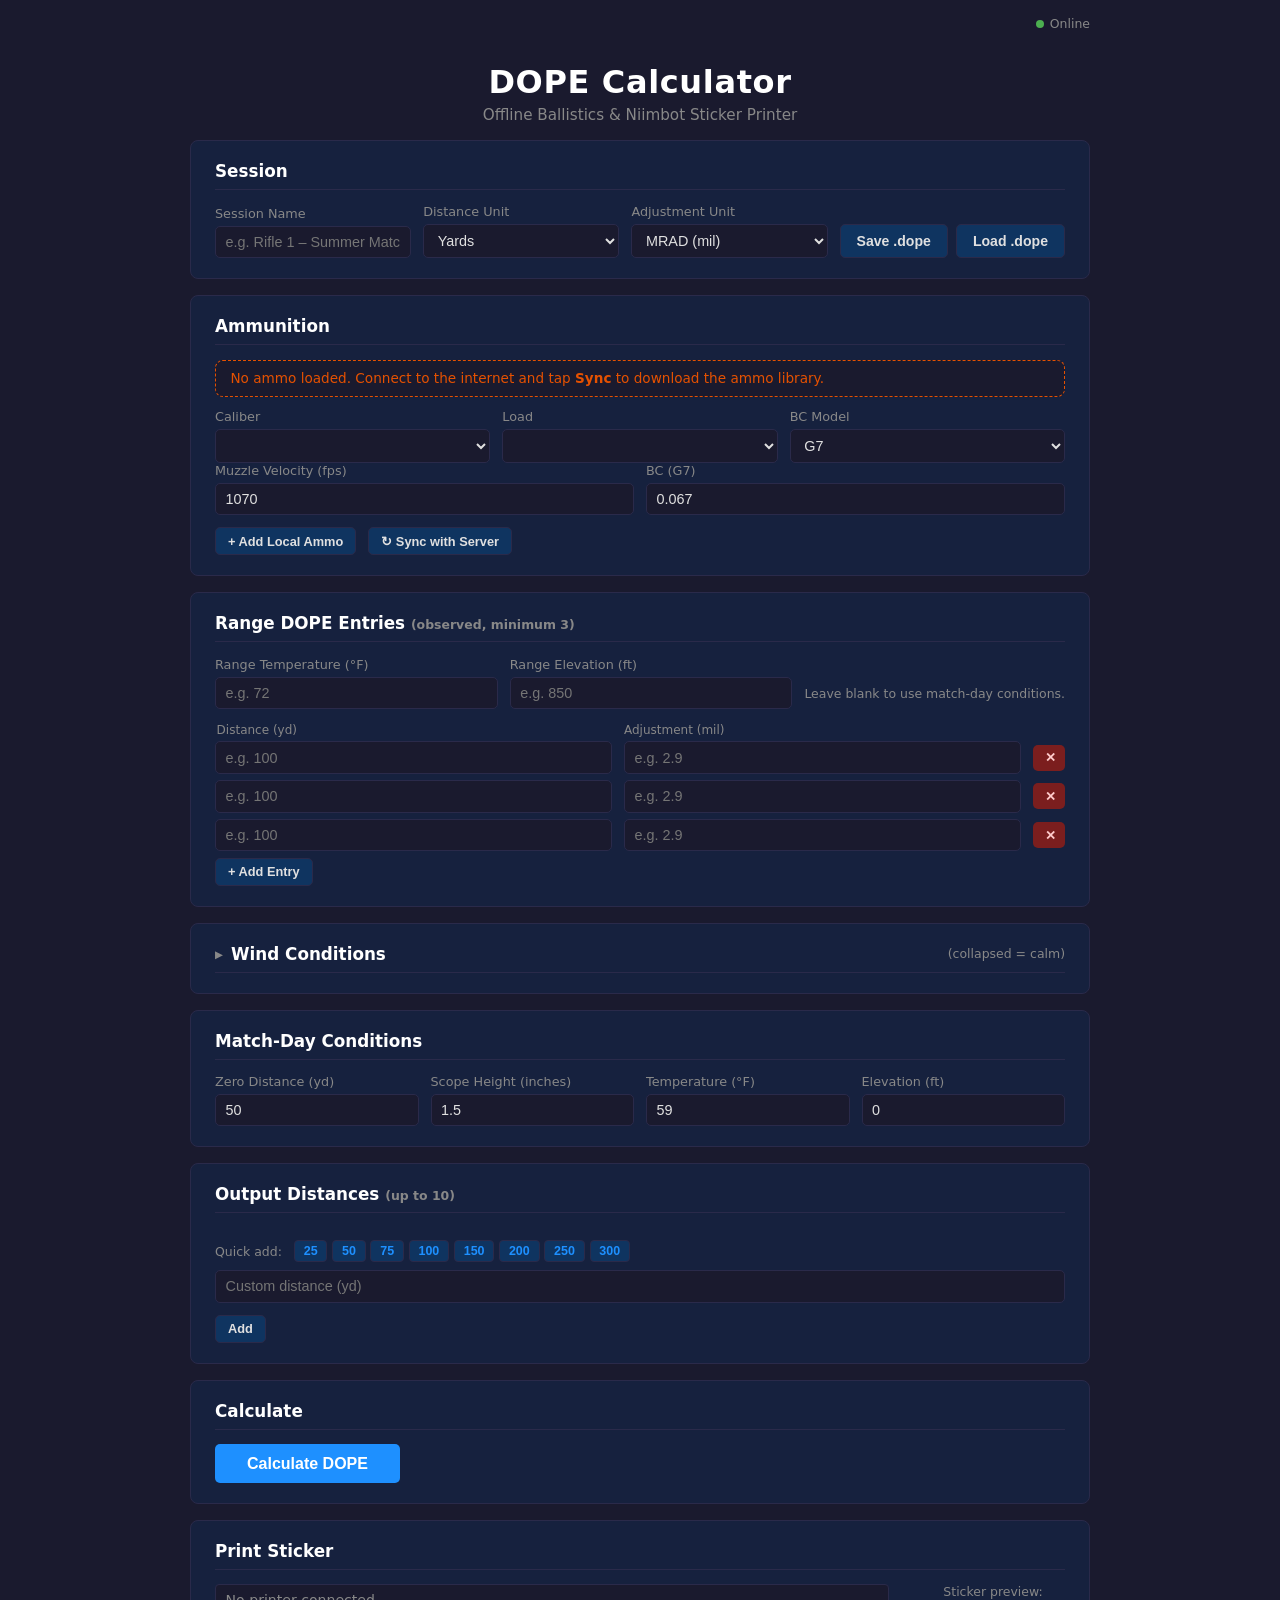
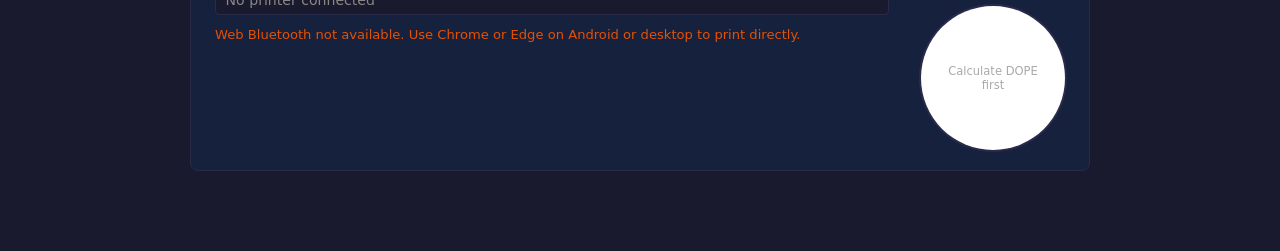
==== pwa/index.html @ 5651adfc "feat: add offline PWA with Niimbot B1 printing support Full offline-capable Progressive Web App at /" ====
<!DOCTYPE html>
<html lang="en">
<head>
    <meta charset="UTF-8">
    <meta name="viewport" content="width=device-width, initial-scale=1.0">
    <title>DOPE Calculator</title>
    <meta name="theme-color" content="#1565C0">
    <meta name="apple-mobile-web-app-capable" content="yes">
    <meta name="apple-mobile-web-app-status-bar-style" content="black-translucent">
    <meta name="apple-mobile-web-app-title" content="DOPE">
    <link rel="manifest" href="/pwa/manifest.json">
    <link rel="apple-touch-icon" href="/pwa/icons/apple-touch-icon.png">
    <link rel="icon" type="image/png" href="/pwa/icons/icon-192.png">
    <link rel="stylesheet" href="/pwa/css/pwa.css">
</head>
<body>
<div class="container">

    <!-- Install banner (hidden until beforeinstallprompt) -->
    <div id="install-banner" class="install-banner hidden">
        <span>Install DOPE Calculator for offline use</span>
        <button id="btn-install" class="btn-primary btn-sm">Install</button>
        <button id="btn-dismiss-install" class="btn-secondary btn-sm">Dismiss</button>
    </div>

    <!-- Top bar: online indicator -->
    <div class="top-bar">
        <div class="online-indicator">
            <span id="online-dot" class="online-dot"></span>
            <span id="online-text">Online</span>
        </div>
    </div>

    <header>
        <h1>DOPE Calculator</h1>
        <p class="subtitle">Offline Ballistics &amp; Niimbot Sticker Printer</p>
    </header>

    <!-- Session -->
    <section class="card" id="session-section">
        <h2>Session</h2>
        <div class="row">
            <div class="field">
                <label for="session-name">Session Name</label>
                <input type="text" id="session-name" placeholder="e.g. Rifle 1 – Summer Match" maxlength="40">
            </div>
            <div class="field">
                <label for="dist-unit">Distance Unit</label>
                <select id="dist-unit">
                    <option value="yd">Yards</option>
                    <option value="m">Meters</option>
                </select>
            </div>
            <div class="field">
                <label for="adj-unit">Adjustment Unit</label>
                <select id="adj-unit">
                    <option value="mrad">MRAD (mil)</option>
                    <option value="moa">MOA</option>
                </select>
            </div>
            <div class="actions">
                <button id="btn-save-session" class="btn-secondary">Save .dope</button>
                <button id="btn-load-session" class="btn-secondary">Load .dope</button>
                <input type="file" id="file-load-input" accept=".dope" class="hidden">
            </div>
        </div>
    </section>

    <!-- Ammunition -->
    <section class="card" id="ammo-section">
        <h2>Ammunition</h2>

        <div id="ammo-empty-notice" class="ammo-empty-notice hidden">
            No ammo loaded. Connect to the internet and tap <strong>Sync</strong> to download the ammo library.
        </div>

        <div class="row">
            <div class="field">
                <label for="caliber-select">Caliber</label>
                <select id="caliber-select"></select>
            </div>
            <div class="field">
                <label for="ammo-select">Load</label>
                <select id="ammo-select"></select>
            </div>
            <div class="field">
                <label for="bc-model">BC Model</label>
                <select id="bc-model">
                    <option value="g7">G7</option>
                    <option value="g1">G1</option>
                </select>
            </div>
        </div>
        <div class="row">
            <div class="field">
                <label for="velocity-fps">Muzzle Velocity (fps)</label>
                <input type="number" id="velocity-fps" value="1070" min="800" max="5000" step="1">
            </div>
            <div class="field" id="field-bc-g7">
                <label for="bc-g7">BC (G7)</label>
                <input type="number" id="bc-g7" value="0.067" min="0.01" max="1.5" step="0.001">
            </div>
            <div class="field hidden" id="field-bc-g1">
                <label for="bc-g1">BC (G1)</label>
                <input type="number" id="bc-g1" value="0.131" min="0.01" max="1.5" step="0.001">
            </div>
        </div>
        <div class="row ammo-db-controls">
            <button id="btn-show-add-ammo" class="btn-secondary btn-sm">+ Add Local Ammo</button>
            <button id="btn-sync-ammo" class="btn-secondary btn-sm">↻ Sync with Server</button>
        </div>
        <div id="add-ammo-form" class="hidden sub-form">
            <h3>Add Ammunition (local only)</h3>
            <div class="row">
                <div class="field"><label>Caliber</label><input type="text" id="new-ammo-caliber" placeholder="e.g. 6.5 Creedmoor"></div>
                <div class="field"><label>Name</label><input type="text" id="new-ammo-name" placeholder="Brand / load description"></div>
                <div class="field"><label>Velocity (fps)</label><input type="number" id="new-ammo-vel" value="2700" step="1"></div>
                <div class="field"><label>BC G1</label><input type="number" id="new-ammo-bcg1" value="0.500" step="0.001"></div>
                <div class="field"><label>BC G7</label><input type="number" id="new-ammo-bcg7" value="0.250" step="0.001"></div>
                <div class="actions"><button id="btn-add-ammo" class="btn-primary">Add</button></div>
            </div>
        </div>
    </section>

    <!-- Range DOPE Entries -->
    <section class="card">
        <h2>Range DOPE Entries <span class="hint">(observed, minimum 3)</span></h2>
        <div class="row range-conditions-row">
            <div class="field">
                <label for="range-temp-f">Range Temperature (°F)</label>
                <input type="number" id="range-temp-f" placeholder="e.g. 72" min="-30" max="120" step="1">
            </div>
            <div class="field">
                <label for="range-altitude-ft">Range Elevation (ft)</label>
                <input type="number" id="range-altitude-ft" placeholder="e.g. 850" min="-200" max="15000" step="50">
            </div>
            <p class="hint range-conditions-hint">Leave blank to use match-day conditions.</p>
        </div>
        <div class="dope-header">
            <span id="dope-dist-header">Distance (yd)</span>
            <span id="dope-adj-header">Adjustment (mil)</span>
            <span></span>
        </div>
        <div id="dope-entries"></div>
        <button id="btn-add-dope" class="btn-secondary btn-sm">+ Add Entry</button>
    </section>

    <!-- Wind Conditions -->
    <section class="card">
        <details id="wind-details">
            <summary class="wind-summary">
                <span class="wind-summary-title">Wind Conditions</span>
                <span class="hint wind-summary-hint">(collapsed = calm)</span>
            </summary>
            <div class="wind-body">
                <div class="wind-layout">
                    <div class="compass-wrap">
                        <svg id="wind-compass" viewBox="0 0 160 200" width="140" height="175"
                             style="cursor:pointer;display:block" role="img" aria-label="Wind direction compass">
                            <circle cx="80" cy="90" r="68" fill="#16213e" stroke="#2a2a4a" stroke-width="1.5"/>
                            <line x1="80" y1="22" x2="80" y2="33" stroke="#444" stroke-width="1.5"/>
                            <line x1="148" y1="90" x2="137" y2="90" stroke="#444" stroke-width="1.5"/>
                            <line x1="80" y1="158" x2="80" y2="147" stroke="#444" stroke-width="1.5"/>
                            <line x1="12" y1="90" x2="23" y2="90" stroke="#444" stroke-width="1.5"/>
                            <text x="80" y="16" text-anchor="middle" font-size="9" font-weight="bold" fill="#64B5F6" font-family="system-ui,sans-serif">TARGET</text>
                            <text x="80" y="25" text-anchor="middle" font-size="8" fill="#888" font-family="system-ui,sans-serif">0°</text>
                            <text x="153" y="93" text-anchor="end" font-size="8" fill="#888" font-family="system-ui,sans-serif">90°</text>
                            <text x="80" y="172" text-anchor="middle" font-size="8" fill="#888" font-family="system-ui,sans-serif">180°</text>
                            <text x="7" y="93" text-anchor="start" font-size="8" fill="#888" font-family="system-ui,sans-serif">270°</text>
                            <g transform="translate(80,90)">
                                <g id="compass-arrow" transform="rotate(0)">
                                    <line x1="0" y1="-56" x2="0" y2="-20" stroke="#1e90ff" stroke-width="3" stroke-linecap="round"/>
                                    <polygon points="0,-8 -6,-22 6,-22" fill="#1e90ff"/>
                                </g>
                            </g>
                            <circle cx="80" cy="90" r="5" fill="#e94560"/>
                            <text id="compass-angle-text" x="80" y="186" text-anchor="middle" font-size="13" font-weight="bold" fill="#e0e0e0" font-family="system-ui,sans-serif">0°</text>
                            <text id="compass-desc-text" x="80" y="197" text-anchor="middle" font-size="8" fill="#888" font-family="system-ui,sans-serif">Headwind</text>
                        </svg>
                        <p class="hint" style="text-align:center;margin-top:0.25rem;font-size:0.72rem">Click to set direction</p>
                    </div>
                    <div class="wind-inputs">
                        <div class="field" style="margin-bottom:0.65rem">
                            <label for="wind-angle">Direction (°)</label>
                            <input type="number" id="wind-angle" value="0" min="0" max="359" step="1">
                            <span class="hint">0°=headwind · 90°=R→L · 180°=tailwind · 270°=L→R</span>
                        </div>
                        <div class="row" style="margin-bottom:0.65rem">
                            <div class="field">
                                <label for="wind-speed">Speed</label>
                                <input type="number" id="wind-speed" value="10" min="0" max="200" step="0.5">
                            </div>
                            <div class="field" style="max-width:90px">
                                <label for="wind-unit">Unit</label>
                                <select id="wind-unit">
                                    <option value="mph" selected>mph</option>
                                    <option value="fps">ft/s</option>
                                    <option value="km/h">km/h</option>
                                    <option value="m/s">m/s</option>
                                </select>
                            </div>
                        </div>
                        <div class="wind-batch-section">
                            <p class="hint" style="margin-bottom:0.35rem">Batch sticker set (up to 10 conditions):</p>
                            <div id="wind-condition-list" style="display:flex;flex-wrap:wrap;gap:0.3rem;margin-bottom:0.4rem"></div>
                            <button id="btn-add-wind-condition" class="btn-secondary btn-sm">+ Add to Batch</button>
                        </div>
                    </div>
                </div>
            </div>
        </details>
    </section>

    <!-- Match-Day Conditions -->
    <section class="card">
        <h2>Match-Day Conditions</h2>
        <div class="row">
            <div class="field">
                <label for="zero-yards" id="zero-yards-label">Zero Distance (yd)</label>
                <input type="number" id="zero-yards" value="50" min="1" step="1">
            </div>
            <div class="field">
                <label for="sight-height-in">Scope Height (inches)</label>
                <input type="number" id="sight-height-in" value="1.5" min="0.5" max="4.0" step="0.1">
            </div>
            <div class="field">
                <label for="temp-f">Temperature (°F)</label>
                <input type="number" id="temp-f" value="59" min="-30" max="120" step="1">
            </div>
            <div class="field">
                <label for="altitude-ft">Elevation (ft)</label>
                <input type="number" id="altitude-ft" value="0" min="-200" max="15000" step="50">
            </div>
        </div>
    </section>

    <!-- Output Distances -->
    <section class="card">
        <h2>Output Distances <span class="hint">(up to 10)</span></h2>
        <div id="output-distances" class="distance-grid"></div>
        <div class="row preset-row">
            <span class="hint preset-label">Quick add:</span>
            <div class="preset-chips">
                <button class="btn-preset" data-dist="25">25</button>
                <button class="btn-preset" data-dist="50">50</button>
                <button class="btn-preset" data-dist="75">75</button>
                <button class="btn-preset" data-dist="100">100</button>
                <button class="btn-preset" data-dist="150">150</button>
                <button class="btn-preset" data-dist="200">200</button>
                <button class="btn-preset" data-dist="250">250</button>
                <button class="btn-preset" data-dist="300">300</button>
            </div>
        </div>
        <div class="row">
            <input type="number" id="new-distance" placeholder="Custom distance (yards)" min="10" step="5">
            <button id="btn-add-distance" class="btn-secondary btn-sm">Add</button>
        </div>
    </section>

    <!-- Calculate -->
    <section class="card">
        <h2>Calculate</h2>
        <button id="btn-calculate" class="btn-primary btn-lg">Calculate DOPE</button>
        <div id="results-table" class="hidden">
            <h3>Calculated Adjustments</h3>
            <table id="results">
                <thead>
                    <tr>
                        <th id="results-dist-header">Distance (yd)</th>
                        <th id="results-adj-header">Adjustment (mil)</th>
                        <th id="results-clicks-header">Clicks (0.1 mil)</th>
                        <th id="results-windage-header" class="hidden">Windage (mil)</th>
                        <th>Include in Sticker</th>
                    </tr>
                </thead>
                <tbody></tbody>
            </table>
        </div>
    </section>

    <!-- Print Section -->
    <section class="card" id="print-section">
        <h2>Print Sticker</h2>
        <div class="print-layout">
            <div class="print-controls">
                <div id="niimbot-status" class="niimbot-status">No printer connected</div>
                <p id="niimbot-unavailable" class="niimbot-unavailable hidden">
                    Web Bluetooth not available. Use Chrome or Edge on Android or desktop to print directly.
                </p>
                <div class="row" style="flex-wrap:wrap;gap:0.5rem;margin-bottom:0.75rem">
                    <button id="btn-connect-niimbot" class="btn-secondary">Connect Niimbot B1</button>
                    <button id="btn-print-sticker" class="btn-primary hidden">Print Sticker</button>
                    <button id="btn-print-batch" class="btn-secondary hidden">Print Batch</button>
                </div>
                <div id="print-progress" class="hidden">
                    <progress id="print-progress-bar" value="0" max="400"></progress>
                    <span id="print-progress-text">Sending...</span>
                </div>
                <div style="margin-top:0.75rem">
                    <button id="btn-save-png" class="btn-secondary btn-sm hidden">Save as PNG</button>
                </div>
            </div>
            <div class="sticker-preview-wrap">
                <p class="hint">Sticker preview:</p>
                <div id="sticker-preview-outer">
                    <canvas id="sticker-canvas" class="hidden" width="144" height="144"></canvas>
                    <span id="preview-placeholder" class="preview-placeholder">Calculate DOPE first</span>
                </div>
            </div>
        </div>
    </section>

</div>

<div id="toast" class="toast hidden"></div>

<script type="module" src="/pwa/js/app.js"></script>
</body>
</html>
---- pwa/css/pwa.css ----
@font-face {
    font-family: 'Barlow Condensed';
    font-style: normal;
    font-weight: 700;
    font-display: swap;
    src: url('/pwa/fonts/barlow-condensed-700.woff2') format('woff2');
}

*, *::before, *::after {
    box-sizing: border-box;
    margin: 0;
    padding: 0;
}

:root {
    --bg: #1a1a2e;
    --surface: #16213e;
    --surface2: #0f3460;
    --accent: #e94560;
    --text: #e0e0e0;
    --text-muted: #888;
    --blue: #1e90ff;
    --green: #4caf50;
    --red: #f44336;
    --border: #2a2a4a;
    --radius: 8px;
    --amber: #e65100;
}

body {
    font-family: 'Segoe UI', system-ui, sans-serif;
    background: var(--bg);
    color: var(--text);
    min-height: 100vh;
    padding: 1rem;
    padding-bottom: 4rem;
}

.container { max-width: 900px; margin: 0 auto; }

/* ── Top bar ──────────────────────────────────────────────────────────────── */
.top-bar {
    display: flex;
    justify-content: flex-end;
    align-items: center;
    gap: 1rem;
    margin-bottom: 0.5rem;
}

.online-indicator {
    display: flex;
    align-items: center;
    gap: 0.35rem;
    font-size: 0.78rem;
    color: var(--text-muted);
}

.online-dot {
    width: 8px;
    height: 8px;
    border-radius: 50%;
    background: #666;
}

.dot-online  { background: var(--green); }
.dot-offline { background: var(--red); }

/* ── Install banner ───────────────────────────────────────────────────────── */
.install-banner {
    background: var(--surface2);
    border: 1px solid var(--border);
    border-radius: var(--radius);
    padding: 0.75rem 1rem;
    display: flex;
    align-items: center;
    gap: 0.75rem;
    margin-bottom: 0.75rem;
    flex-wrap: wrap;
}

.install-banner span {
    flex: 1;
    font-size: 0.9rem;
    color: var(--text);
}

header { text-align: center; padding: 1.5rem 0 1rem; }
header h1 { font-size: 2rem; font-weight: 700; color: #fff; letter-spacing: 0.02em; }
header .subtitle { color: var(--text-muted); margin-top: 0.3rem; font-size: 0.95rem; }

.card {
    background: var(--surface);
    border: 1px solid var(--border);
    border-radius: var(--radius);
    padding: 1.25rem 1.5rem;
    margin-bottom: 1rem;
}

.card h2 {
    font-size: 1.05rem;
    font-weight: 600;
    color: #fff;
    margin-bottom: 0.9rem;
    border-bottom: 1px solid var(--border);
    padding-bottom: 0.5rem;
}

.card h3 { font-size: 0.95rem; font-weight: 600; margin: 0.8rem 0 0.5rem; }

.row { display: flex; flex-wrap: wrap; gap: 0.75rem; align-items: flex-end; }
.field { display: flex; flex-direction: column; gap: 0.3rem; flex: 1; min-width: 130px; }

label { font-size: 0.8rem; color: var(--text-muted); font-weight: 500; }

input[type="number"],
input[type="text"],
select {
    background: var(--bg);
    border: 1px solid var(--border);
    color: var(--text);
    padding: 0.45rem 0.6rem;
    border-radius: 5px;
    font-size: 0.9rem;
    width: 100%;
}

input:focus, select:focus { outline: 2px solid var(--blue); border-color: transparent; }

.hint { font-size: 0.78rem; color: var(--text-muted); }
.actions { display: flex; gap: 0.5rem; align-items: flex-end; }

button {
    cursor: pointer;
    border: none;
    border-radius: 5px;
    font-size: 0.88rem;
    font-weight: 600;
    padding: 0.5rem 1rem;
    transition: opacity 0.15s, transform 0.1s;
}

button:active  { transform: scale(0.97); }
button:hover   { opacity: 0.88; }
button:disabled { opacity: 0.5; cursor: not-allowed; transform: none; }

.btn-primary   { background: var(--blue); color: #fff; }
.btn-secondary { background: var(--surface2); color: var(--text); border: 1px solid var(--border); }
.btn-danger    { background: #7b1e1e; color: #ffcccc; }
.btn-sm  { padding: 0.35rem 0.75rem; font-size: 0.8rem; }
.btn-lg  { padding: 0.65rem 2rem; font-size: 1rem; }

/* ── Ammo notice ──────────────────────────────────────────────────────────── */
.ammo-empty-notice {
    background: var(--bg);
    border: 1px dashed var(--amber);
    border-radius: var(--radius);
    padding: 0.6rem 0.9rem;
    font-size: 0.85rem;
    color: var(--amber);
    margin-bottom: 0.75rem;
}

.ammo-db-controls { margin-top: 0.75rem; }
.sub-form { margin-top: 0.75rem; padding: 0.75rem; background: var(--bg); border-radius: var(--radius); border: 1px solid var(--border); }

/* ── DOPE entries ─────────────────────────────────────────────────────────── */
.range-conditions-row { margin-bottom: 0.9rem; align-items: flex-end; }
.range-conditions-hint { align-self: flex-end; padding-bottom: 0.5rem; }

.dope-header {
    display: grid;
    grid-template-columns: 1fr 1fr 2rem;
    gap: 0.75rem;
    margin-bottom: 0.25rem;
    padding: 0 0.1rem;
}
.dope-header span { font-size: 0.75rem; color: var(--text-muted); font-weight: 500; }

.dope-row {
    display: grid;
    grid-template-columns: 1fr 1fr 2rem;
    gap: 0.75rem;
    align-items: center;
    margin-bottom: 0.4rem;
}
.dope-row .field { flex: 1; }
.btn-remove-dope { align-self: center; }

/* ── Distance grid ────────────────────────────────────────────────────────── */
.distance-grid { display: flex; flex-wrap: wrap; gap: 0.4rem; margin-bottom: 0.75rem; }

.dist-chip {
    background: var(--surface2);
    border: 1px solid var(--border);
    border-radius: 20px;
    padding: 0.25rem 0.75rem;
    font-size: 0.82rem;
    display: flex;
    align-items: center;
    gap: 0.4rem;
}

.dist-chip .remove-dist { cursor: pointer; color: var(--red); font-weight: bold; }

/* ── Results table ────────────────────────────────────────────────────────── */
#results-table { margin-top: 1rem; }
table { width: 100%; border-collapse: collapse; font-size: 0.88rem; }
th { background: var(--surface2); text-align: left; padding: 0.5rem 0.75rem; font-weight: 600; color: var(--text-muted); font-size: 0.78rem; }
td { padding: 0.45rem 0.75rem; border-bottom: 1px solid var(--border); }
tr:last-child td { border-bottom: none; }

.adj-pos   { color: var(--green); font-weight: 600; }
.adj-neg   { color: var(--red);   font-weight: 600; }
.adj-zero  { color: var(--text-muted); }
.adj-amber { color: var(--amber); font-weight: 600; }
.dist-blue { color: var(--blue);  font-weight: 600; }

/* ── Presets ──────────────────────────────────────────────────────────────── */
.preset-row  { align-items: center; margin-bottom: 0.5rem; }
.preset-label { white-space: nowrap; padding-bottom: 0; }
.preset-chips { display: flex; flex-wrap: wrap; gap: 0.3rem; }

.btn-preset {
    background: var(--surface2);
    color: var(--blue);
    border: 1px solid var(--border);
    padding: 0.2rem 0.55rem;
    font-size: 0.78rem;
    font-weight: 600;
    border-radius: 4px;
}
.btn-preset:hover { border-color: var(--blue); opacity: 1; }

/* ── Print section ────────────────────────────────────────────────────────── */
.print-layout {
    display: flex;
    gap: 2rem;
    align-items: flex-start;
    flex-wrap: wrap;
}

.print-controls { flex: 1; min-width: 240px; }

.niimbot-status {
    font-size: 0.88rem;
    color: var(--text-muted);
    margin-bottom: 0.75rem;
    padding: 0.4rem 0.6rem;
    background: var(--bg);
    border-radius: 4px;
    border: 1px solid var(--border);
}

.niimbot-status.connected { color: var(--green); border-color: var(--green); }

.niimbot-unavailable {
    font-size: 0.82rem;
    color: var(--amber);
    margin-bottom: 0.75rem;
}

#print-progress { margin-top: 0.75rem; }

#print-progress progress {
    width: 100%;
    height: 8px;
    border-radius: 4px;
    accent-color: var(--blue);
}

#print-progress-text {
    font-size: 0.78rem;
    color: var(--text-muted);
    display: block;
    margin-top: 0.25rem;
}

.sticker-preview-wrap {
    display: flex;
    flex-direction: column;
    align-items: center;
    gap: 0.4rem;
}

#sticker-preview-outer {
    width: 144px;
    height: 144px;
    border-radius: 50%;
    background: #fff;
    display: flex;
    align-items: center;
    justify-content: center;
    position: relative;
    overflow: hidden;
    box-shadow: 0 0 0 2px var(--border);
}

#sticker-canvas {
    width: 144px;
    height: 144px;
    border-radius: 50%;
    display: block;
}

.preview-placeholder {
    font-size: 0.72rem;
    color: #aaa;
    text-align: center;
    padding: 1rem;
}

/* ── Wind section ─────────────────────────────────────────────────────────── */
#wind-details > summary.wind-summary {
    display: flex;
    align-items: center;
    gap: 0.5rem;
    cursor: pointer;
    user-select: none;
    list-style: none;
    padding-bottom: 0.5rem;
    border-bottom: 1px solid var(--border);
}

#wind-details > summary.wind-summary::-webkit-details-marker { display: none; }
#wind-details > summary.wind-summary::marker { display: none; }

#wind-details > summary.wind-summary::before {
    content: '▶';
    color: var(--text-muted);
    font-size: 0.65rem;
    display: inline-block;
    transition: transform 0.18s;
}

#wind-details[open] > summary.wind-summary::before { transform: rotate(90deg); }

.wind-summary-title { font-size: 1.05rem; font-weight: 600; color: #fff; }
.wind-summary-hint  { margin-left: auto; }
.wind-body          { padding-top: 0.9rem; }

.wind-layout { display: flex; gap: 1.5rem; align-items: flex-start; flex-wrap: wrap; }
.compass-wrap { display: flex; flex-direction: column; align-items: center; min-width: 150px; }
.wind-inputs  { flex: 1; min-width: 240px; }

.wind-batch-section {
    margin-top: 0.5rem;
    padding-top: 0.5rem;
    border-top: 1px solid var(--border);
}

.wind-cond-chip { color: var(--amber); border-color: #7a3300; }

/* ── Toast ────────────────────────────────────────────────────────────────── */
.toast {
    position: fixed;
    bottom: 1.5rem;
    left: 50%;
    transform: translateX(-50%);
    background: var(--surface2);
    color: var(--text);
    padding: 0.65rem 1.5rem;
    border-radius: 20px;
    border: 1px solid var(--border);
    font-size: 0.9rem;
    z-index: 1000;
    transition: opacity 0.3s;
}

.toast.error   { border-color: var(--red);   color: var(--red); }
.toast.success { border-color: var(--green); color: var(--green); }

.hidden { display: none !important; }

/* ── Responsive ───────────────────────────────────────────────────────────── */
@media (max-width: 600px) {
    .row   { flex-direction: column; }
    .field { min-width: 100%; }
    body   { padding: 0.75rem; }
}
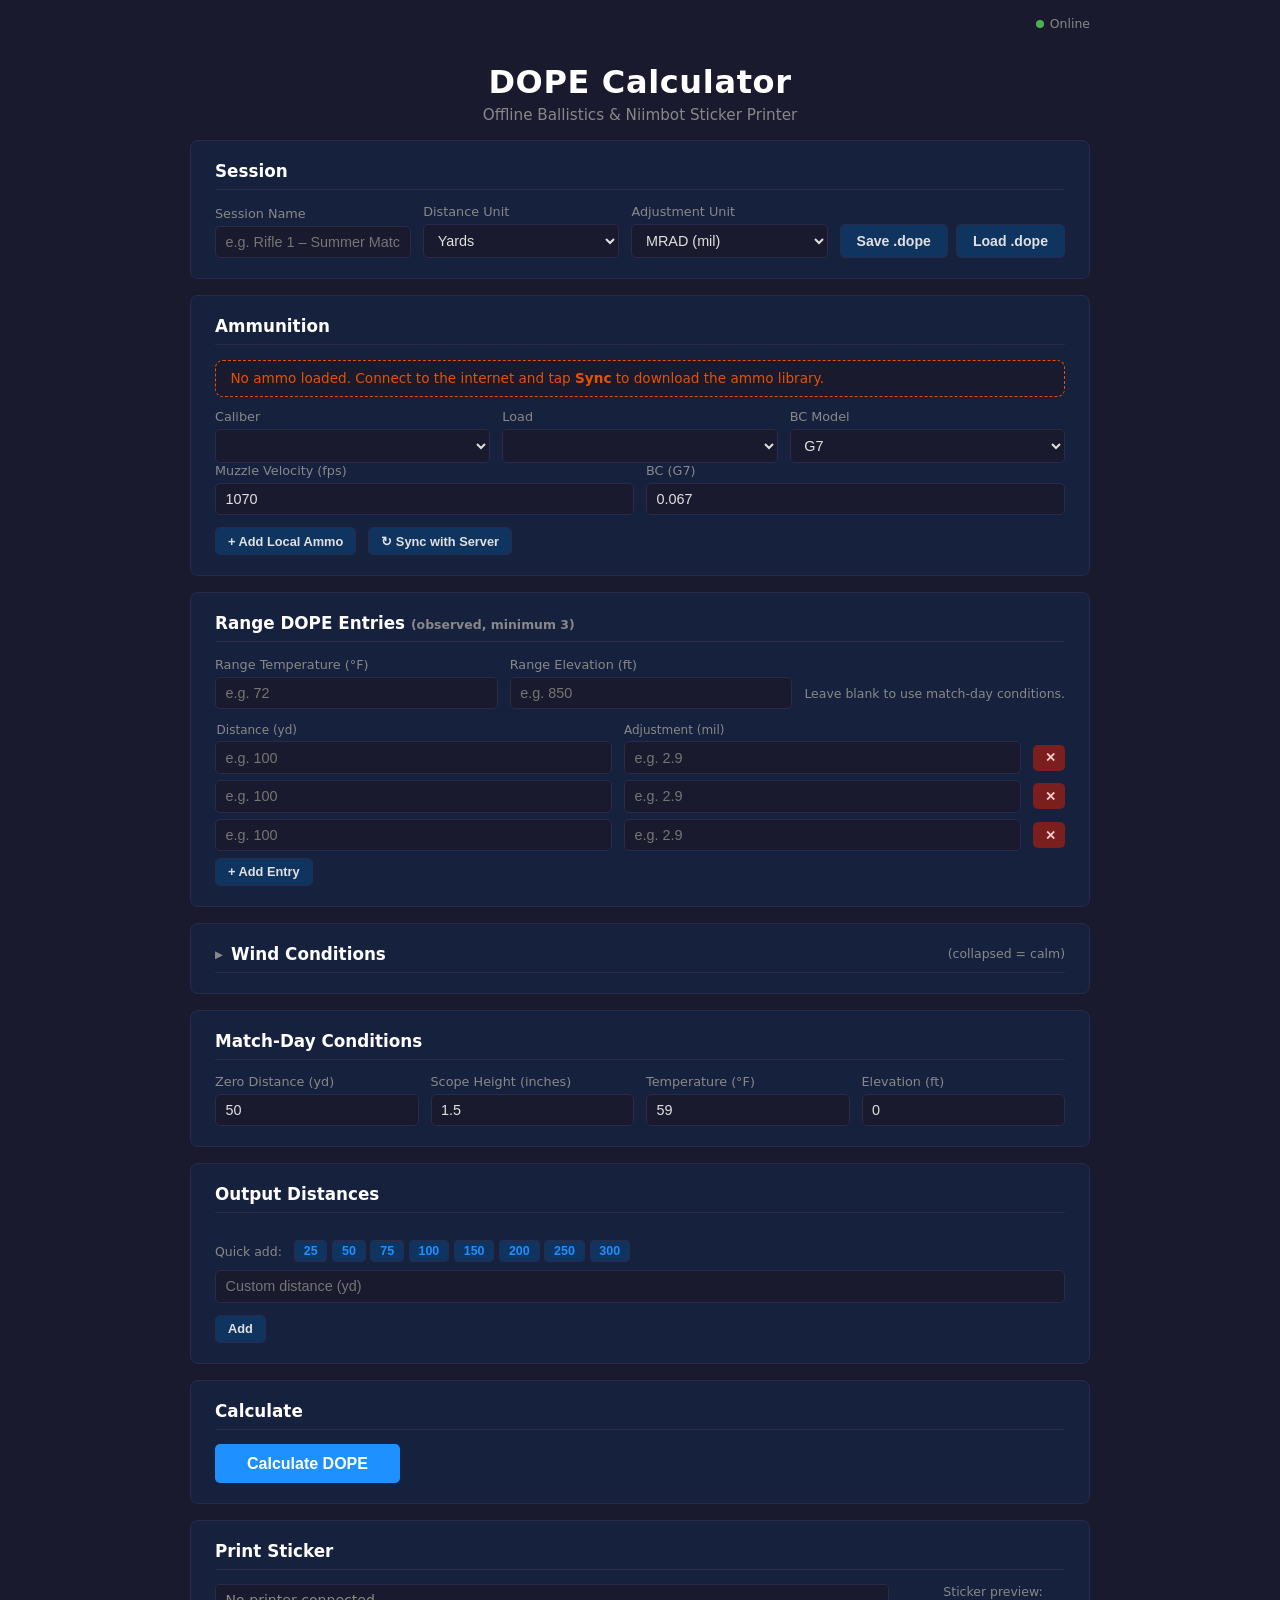
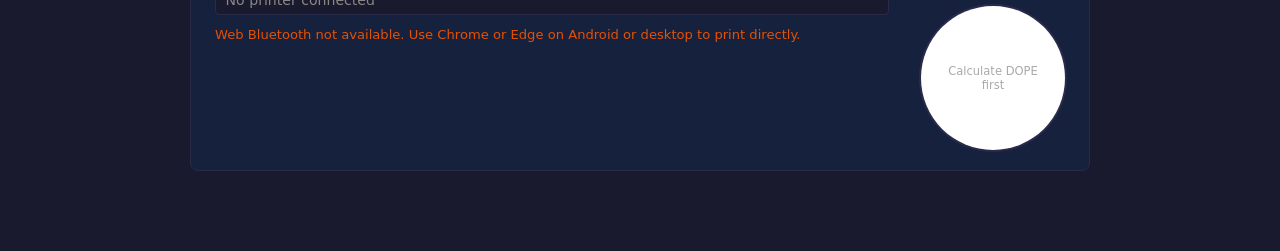
==== commit 8b3d70bd: "feat: remove output distances limit Users can now add as many output distances as needed. The 8-entr" ====
--- a/pwa/index.html
+++ b/pwa/index.html
@@ -236,7 +236,7 @@
 
     <!-- Output Distances -->
     <section class="card">
-        <h2>Output Distances <span class="hint">(up to 10)</span></h2>
+        <h2>Output Distances</h2>
         <div id="output-distances" class="distance-grid"></div>
         <div class="row preset-row">
             <span class="hint preset-label">Quick add:</span>
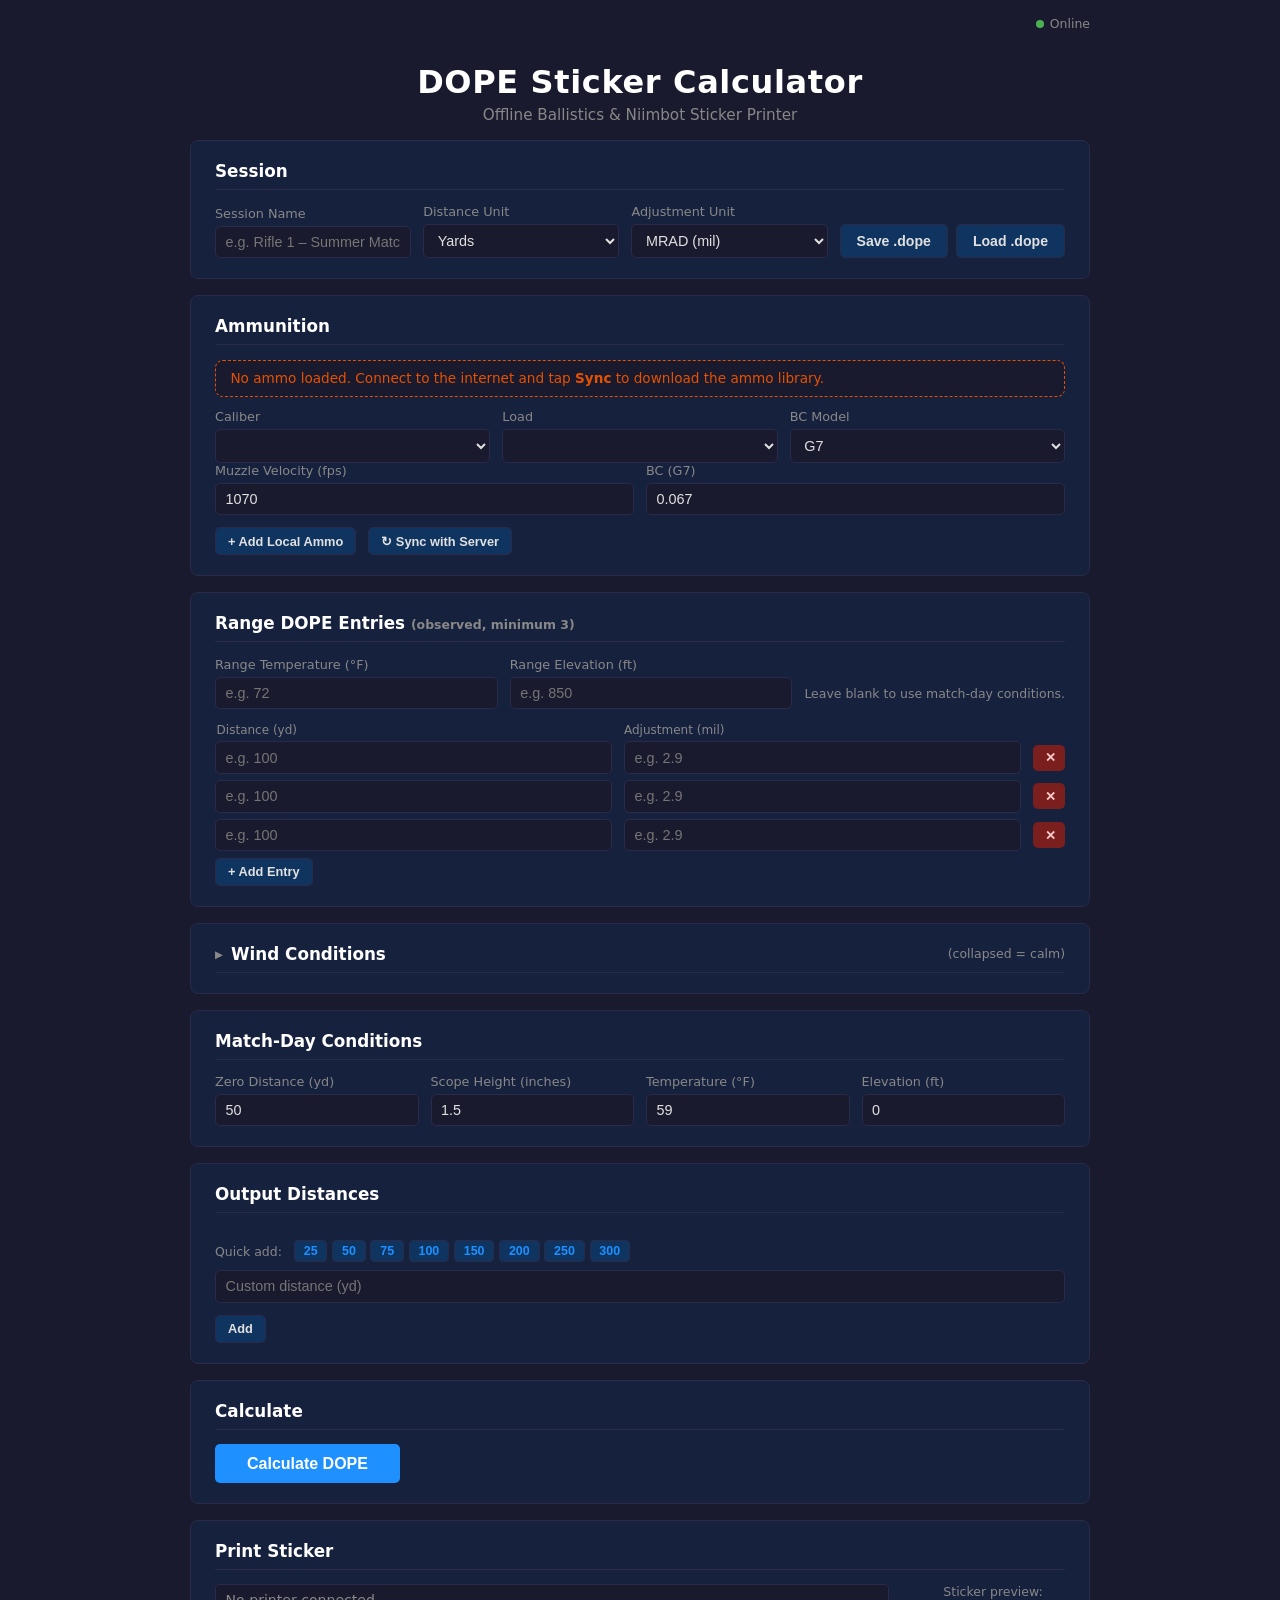
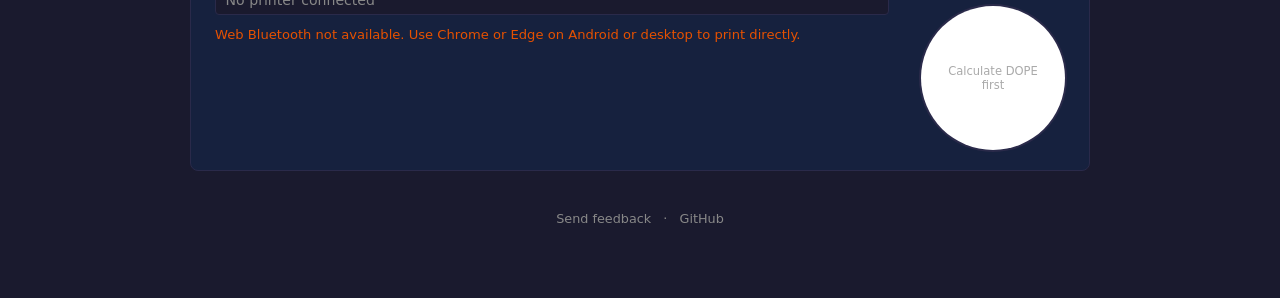
==== commit 3b35a595: "feat: rename to DOPE Sticker Calculator, add GPL v3 license and footer links - Rename project direct" ====
--- a/pwa/index.html
+++ b/pwa/index.html
@@ -1,9 +1,27 @@
 <!DOCTYPE html>
+<!--
+    Copyright (C) 2026 Jason M. Schwefel
+
+    This file is part of DOPE Sticker Calculator.
+
+    DOPE Sticker Calculator is free software: you can redistribute it and/or
+    modify it under the terms of the GNU General Public License as published by
+    the Free Software Foundation, either version 3 of the License, or
+    (at your option) any later version.
+
+    DOPE Sticker Calculator is distributed in the hope that it will be useful,
+    but WITHOUT ANY WARRANTY; without even the implied warranty of
+    MERCHANTABILITY or FITNESS FOR A PARTICULAR PURPOSE.  See the
+    GNU General Public License for more details.
+
+    You should have received a copy of the GNU General Public License
+    along with DOPE Sticker Calculator.  If not, see <https://www.gnu.org/licenses/>.
+-->
 <html lang="en">
 <head>
     <meta charset="UTF-8">
     <meta name="viewport" content="width=device-width, initial-scale=1.0">
-    <title>DOPE Calculator</title>
+    <title>DOPE Sticker Calculator</title>
     <meta name="theme-color" content="#1565C0">
     <meta name="apple-mobile-web-app-capable" content="yes">
     <meta name="apple-mobile-web-app-status-bar-style" content="black-translucent">
@@ -18,7 +36,7 @@
 
     <!-- Install banner (hidden until beforeinstallprompt) -->
     <div id="install-banner" class="install-banner hidden">
-        <span>Install DOPE Calculator for offline use</span>
+        <span>Install DOPE Sticker Calculator for offline use</span>
         <button id="btn-install" class="btn-primary btn-sm">Install</button>
         <button id="btn-dismiss-install" class="btn-secondary btn-sm">Dismiss</button>
     </div>
@@ -32,7 +50,7 @@
     </div>
 
     <header>
-        <h1>DOPE Calculator</h1>
+        <h1>DOPE Sticker Calculator</h1>
         <p class="subtitle">Offline Ballistics &amp; Niimbot Sticker Printer</p>
     </header>
 
@@ -200,11 +218,6 @@
                                 </select>
                             </div>
                         </div>
-                        <div class="wind-batch-section">
-                            <p class="hint" style="margin-bottom:0.35rem">Batch sticker set (up to 10 conditions):</p>
-                            <div id="wind-condition-list" style="display:flex;flex-wrap:wrap;gap:0.3rem;margin-bottom:0.4rem"></div>
-                            <button id="btn-add-wind-condition" class="btn-secondary btn-sm">+ Add to Batch</button>
-                        </div>
                     </div>
                 </div>
             </div>
@@ -290,7 +303,6 @@
                 <div class="row" style="flex-wrap:wrap;gap:0.5rem;margin-bottom:0.75rem">
                     <button id="btn-connect-niimbot" class="btn-secondary">Connect Niimbot B1</button>
                     <button id="btn-print-sticker" class="btn-primary hidden">Print Sticker</button>
-                    <button id="btn-print-batch" class="btn-secondary hidden">Print Batch</button>
                 </div>
                 <div id="print-progress" class="hidden">
                     <progress id="print-progress-bar" value="0" max="400"></progress>
@@ -312,6 +324,12 @@
 
 </div>
 
+<footer class="site-footer">
+    <a href="mailto:Jason.Schwefel78@gmail.com">Send feedback</a>
+    <span class="footer-sep">·</span>
+    <a href="https://github.com/jschwefel/dope-sticker-calculator" target="_blank" rel="noopener">GitHub</a>
+</footer>
+
 <div id="toast" class="toast hidden"></div>
 
 <script type="module" src="/pwa/js/app.js"></script>
--- a/pwa/css/pwa.css
+++ b/pwa/css/pwa.css
@@ -1,3 +1,22 @@
+/*
+ * Copyright (C) 2026 Jason M. Schwefel
+ *
+ * This file is part of DOPE Sticker Calculator.
+ *
+ * DOPE Sticker Calculator is free software: you can redistribute it and/or
+ * modify it under the terms of the GNU General Public License as published by
+ * the Free Software Foundation, either version 3 of the License, or
+ * (at your option) any later version.
+ *
+ * DOPE Sticker Calculator is distributed in the hope that it will be useful,
+ * but WITHOUT ANY WARRANTY; without even the implied warranty of
+ * MERCHANTABILITY or FITNESS FOR A PARTICULAR PURPOSE.  See the
+ * GNU General Public License for more details.
+ *
+ * You should have received a copy of the GNU General Public License
+ * along with DOPE Sticker Calculator.  If not, see <https://www.gnu.org/licenses/>.
+ */
+
 @font-face {
     font-family: 'Barlow Condensed';
     font-style: normal;
@@ -342,13 +361,6 @@
 .compass-wrap { display: flex; flex-direction: column; align-items: center; min-width: 150px; }
 .wind-inputs  { flex: 1; min-width: 240px; }
 
-.wind-batch-section {
-    margin-top: 0.5rem;
-    padding-top: 0.5rem;
-    border-top: 1px solid var(--border);
-}
-
-.wind-cond-chip { color: var(--amber); border-color: #7a3300; }
 
 /* ── Toast ────────────────────────────────────────────────────────────────── */
 .toast {
@@ -371,6 +383,18 @@
 
 .hidden { display: none !important; }
 
+/* ── Footer ───────────────────────────────────────────────────────────────── */
+.site-footer {
+    text-align: center;
+    padding: 1.5rem 0 0.5rem;
+    font-size: 0.8rem;
+    color: var(--text-muted);
+}
+
+.site-footer a { color: var(--text-muted); text-decoration: none; }
+.site-footer a:hover { color: var(--text); text-decoration: underline; }
+.footer-sep { margin: 0 0.5rem; }
+
 /* ── Responsive ───────────────────────────────────────────────────────────── */
 @media (max-width: 600px) {
     .row   { flex-direction: column; }
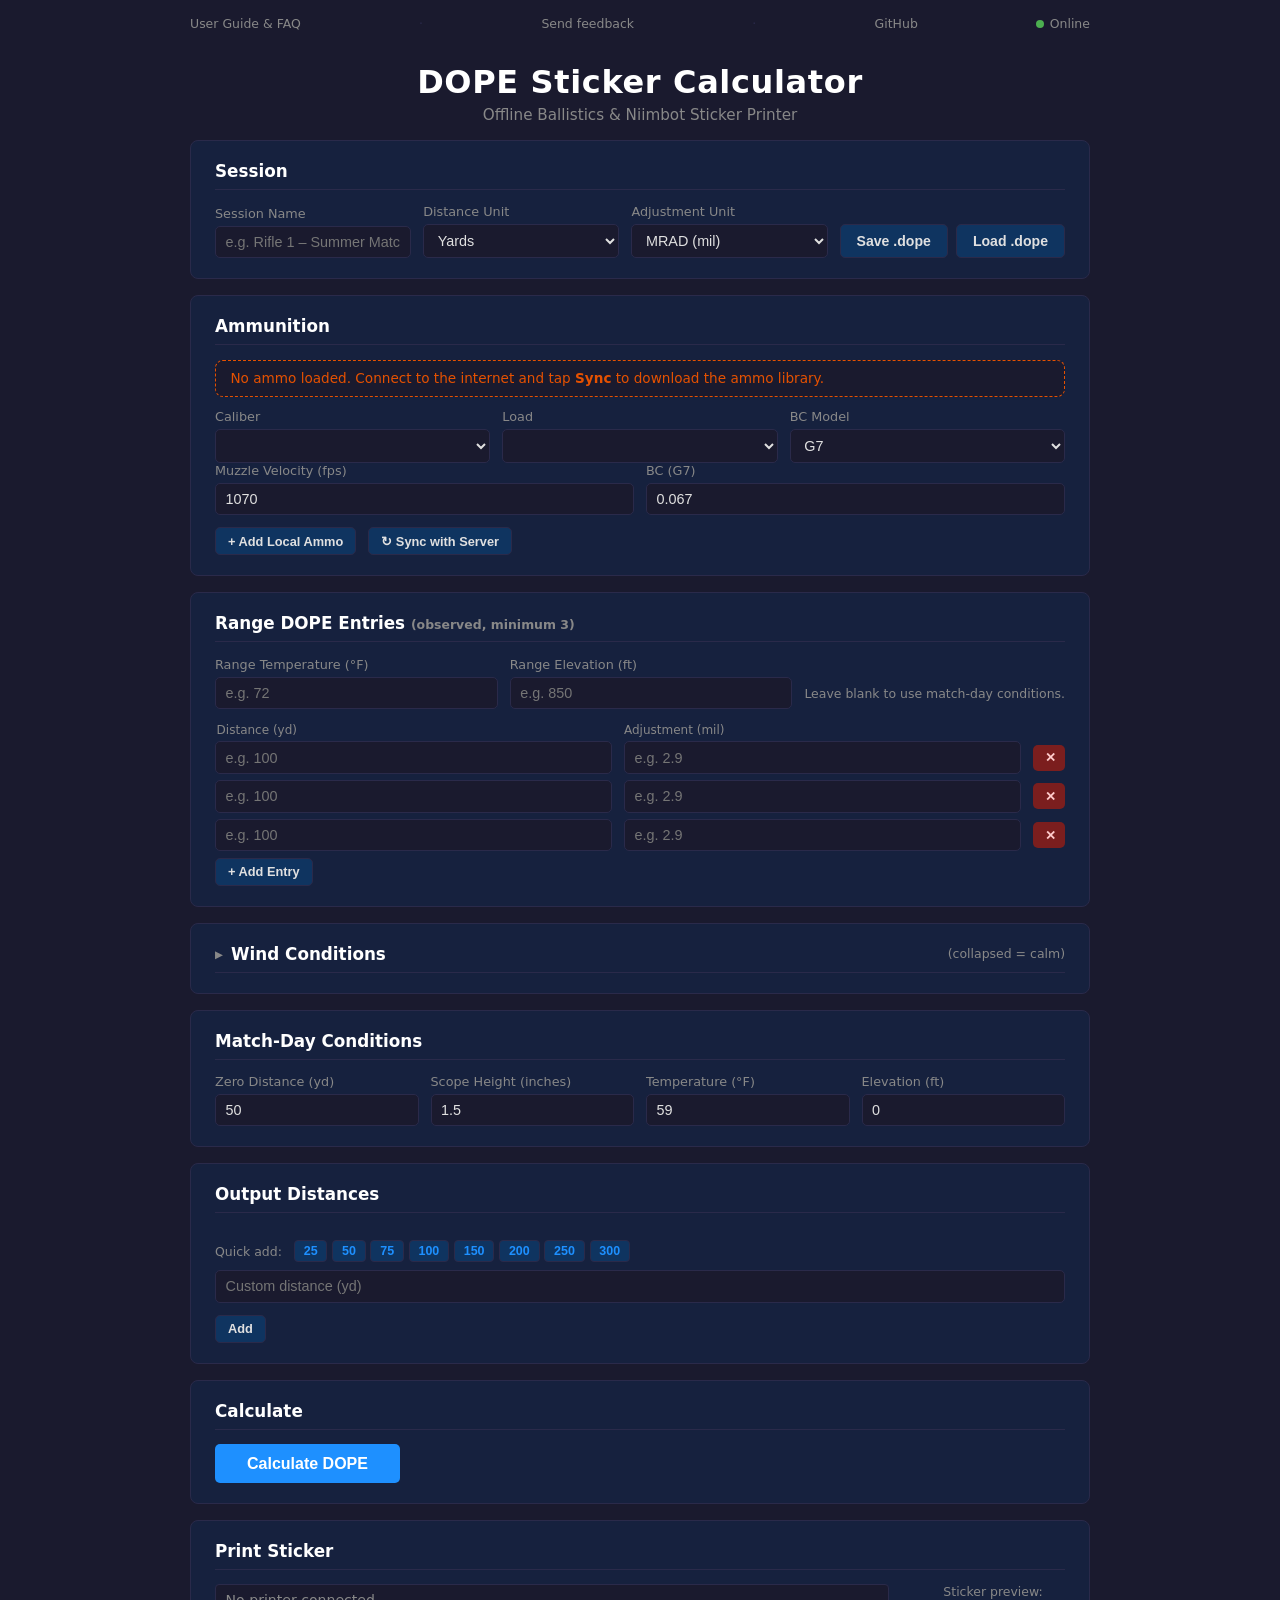
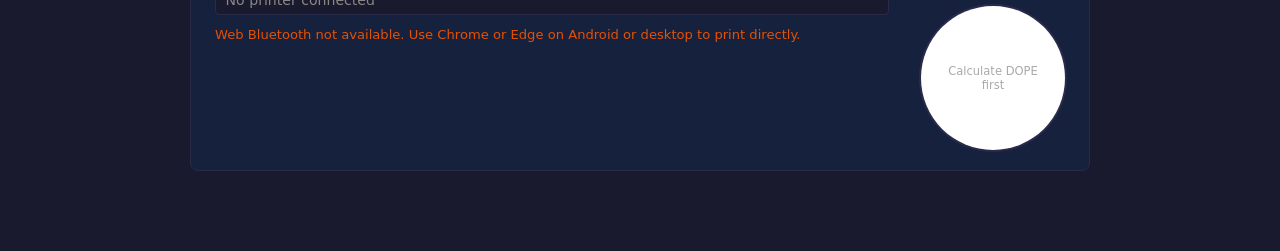
==== commit 3c59e878: "feat: add user guide/FAQ, move nav links to top bar - Add comprehensive user guide and FAQ at /guide" ====
--- a/pwa/index.html
+++ b/pwa/index.html
@@ -41,8 +41,13 @@
         <button id="btn-dismiss-install" class="btn-secondary btn-sm">Dismiss</button>
     </div>
 
-    <!-- Top bar: online indicator -->
+    <!-- Top bar: links + online indicator -->
     <div class="top-bar">
+        <a href="/guide" class="top-bar-link">User Guide &amp; FAQ</a>
+        <span class="top-bar-sep">·</span>
+        <a href="mailto:Jason.Schwefel78@gmail.com" class="top-bar-link">Send feedback</a>
+        <span class="top-bar-sep">·</span>
+        <a href="https://github.com/jschwefel/dope-sticker-calculator" target="_blank" rel="noopener" class="top-bar-link">GitHub</a>
         <div class="online-indicator">
             <span id="online-dot" class="online-dot"></span>
             <span id="online-text">Online</span>
@@ -324,12 +329,6 @@
 
 </div>
 
-<footer class="site-footer">
-    <a href="mailto:Jason.Schwefel78@gmail.com">Send feedback</a>
-    <span class="footer-sep">·</span>
-    <a href="https://github.com/jschwefel/dope-sticker-calculator" target="_blank" rel="noopener">GitHub</a>
-</footer>
-
 <div id="toast" class="toast hidden"></div>
 
 <script type="module" src="/pwa/js/app.js"></script>
--- a/pwa/css/pwa.css
+++ b/pwa/css/pwa.css
@@ -60,11 +60,22 @@
 /* ── Top bar ──────────────────────────────────────────────────────────────── */
 .top-bar {
     display: flex;
-    justify-content: flex-end;
-    align-items: center;
-    gap: 1rem;
+    justify-content: space-between;
+    align-items: center;
+    gap: 0.5rem;
     margin-bottom: 0.5rem;
-}
+    flex-wrap: wrap;
+}
+
+.top-bar-link {
+    font-size: 0.78rem;
+    color: var(--text-muted);
+    text-decoration: none;
+}
+
+.top-bar-link:hover { color: var(--text); text-decoration: underline; }
+
+.top-bar-sep { font-size: 0.78rem; color: var(--border); }
 
 .online-indicator {
     display: flex;
@@ -383,18 +394,6 @@
 
 .hidden { display: none !important; }
 
-/* ── Footer ───────────────────────────────────────────────────────────────── */
-.site-footer {
-    text-align: center;
-    padding: 1.5rem 0 0.5rem;
-    font-size: 0.8rem;
-    color: var(--text-muted);
-}
-
-.site-footer a { color: var(--text-muted); text-decoration: none; }
-.site-footer a:hover { color: var(--text); text-decoration: underline; }
-.footer-sep { margin: 0 0.5rem; }
-
 /* ── Responsive ───────────────────────────────────────────────────────────── */
 @media (max-width: 600px) {
     .row   { flex-direction: column; }
